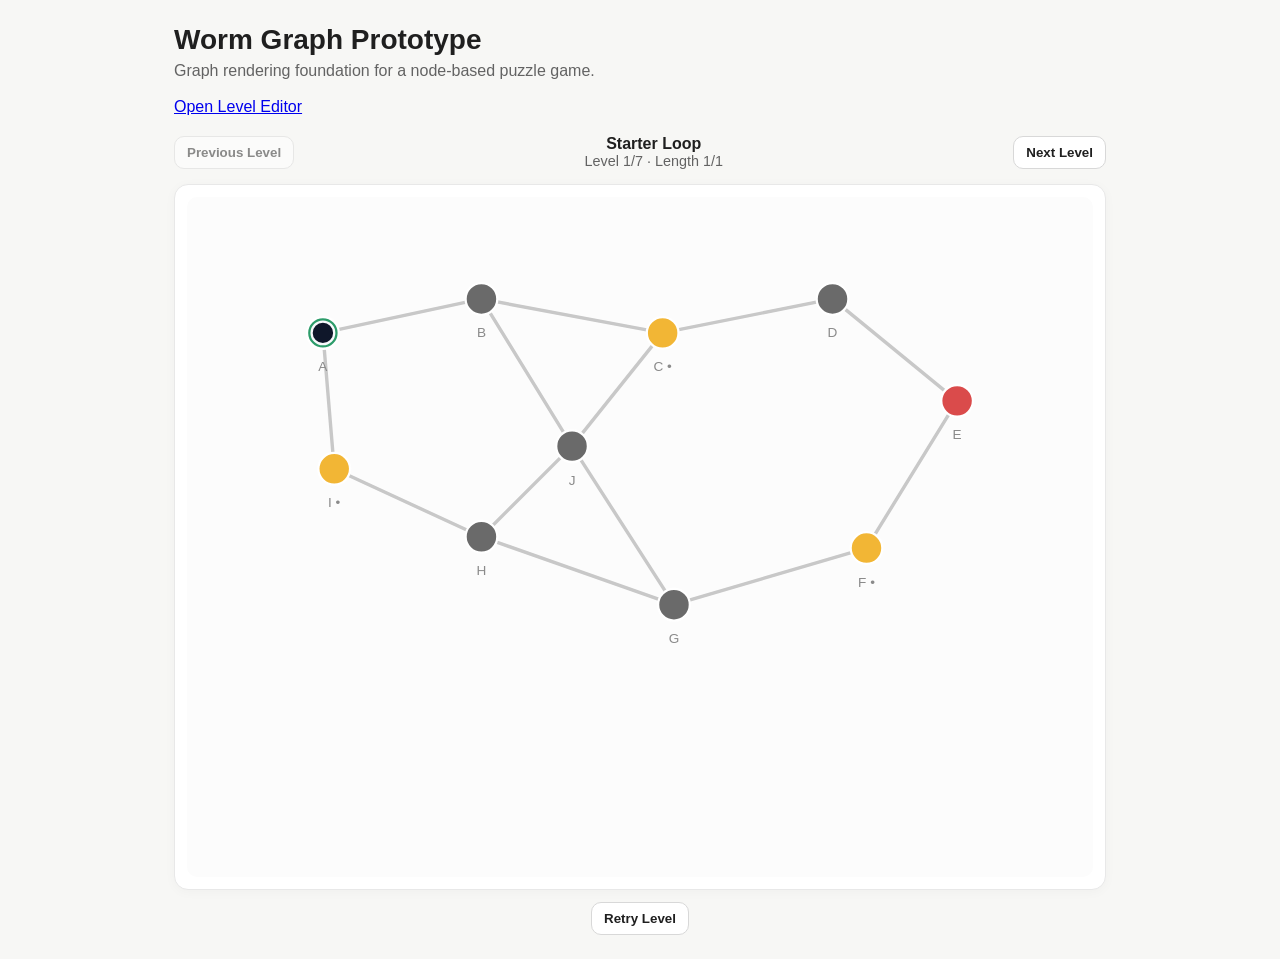
==== index.html @ 086e1425 "Worm game" ====
<!DOCTYPE html>
<html lang="en">
<head>
  <meta charset="UTF-8">
  <meta name="viewport" content="width=device-width, initial-scale=1.0">
  <title>Worm Graph Prototype</title>
  <link rel="stylesheet" href="styles.css">
</head>
<body>
  <main class="page">
    <header class="header">
      <h1>Worm Graph Prototype</h1>
      <p>Graph rendering foundation for a node-based puzzle game.</p>
      <p><a href="editor.html">Open Level Editor</a></p>
    </header>

    <section class="level-controls" aria-label="Level controls">
      <button id="prev-level" type="button">Previous Level</button>
      <div class="level-info">
        <strong id="level-name">Level</strong>
        <span id="level-meta"></span>
      </div>
      <button id="next-level" type="button">Next Level</button>
    </section>

    <section class="board-wrap">
      <svg id="graph" class="board" viewBox="0 0 800 600" role="img" aria-label="Puzzle graph"></svg>
    </section>

    <section class="bottom-controls" aria-label="Game controls">
      <button id="retry-level" type="button">Retry Level</button>
      <button id="win-next-level" type="button" hidden>Go to Next Level</button>
      <span id="win-message" hidden>Level complete!</span>
    </section>
  </main>

  <script src="levels/level-1.js"></script>
  <script src="levels/level-2.js"></script>
  <script src="levels/level-3.js"></script>
  <script src="levels/level-4.js"></script>
  <script src="levels/level-5.js"></script>
  <script src="levels/level-6.js"></script>
  <script src="levels/level-7.js"></script>

  <script src="app.js"></script>
</body>
</html>
---- styles.css ----
:root {
  --bg: #f7f7f5;
  --panel: #ffffff;
  --text: #1f1f1f;
  --muted: #636363;
  --edge: #c8c8c8;
  --node: #6a6a6a;
  --node-hover: #505050;
  --accent: #3a7afe;
  --start: #2d9c6a;
  --end: #da4b4b;
  --food: #f2b635;
  --worm: #334155;
  --worm-head: #0f172a;
}

* {
  box-sizing: border-box;
}

body {
  margin: 0;
  min-height: 100vh;
  background: var(--bg);
  color: var(--text);
  font-family: Inter, -apple-system, BlinkMacSystemFont, "Segoe UI", sans-serif;
}

.page {
  width: min(980px, 100%);
  margin: 0 auto;
  padding: 24px;
}

.header h1 {
  margin: 0 0 6px;
  font-size: 1.75rem;
  font-weight: 700;
}

.header p {
  margin: 0 0 18px;
  color: var(--muted);
}

.level-controls {
  display: flex;
  align-items: center;
  justify-content: space-between;
  gap: 12px;
  margin: 0 0 14px;
}

.level-controls button {
  border: 1px solid #d8d8d8;
  background: #ffffff;
  color: var(--text);
  border-radius: 10px;
  padding: 8px 12px;
  font-weight: 600;
  cursor: pointer;
}

.level-controls button:disabled {
  opacity: 0.5;
  cursor: not-allowed;
}

.level-info {
  display: flex;
  flex-direction: column;
  align-items: center;
  justify-content: center;
  line-height: 1.2;
}

#level-meta {
  color: var(--muted);
  font-size: 0.9rem;
}

.board-wrap {
  background: var(--panel);
  border: 1px solid #e8e8e8;
  border-radius: 14px;
  padding: 12px;
  box-shadow: 0 2px 12px rgba(0, 0, 0, 0.03);
}

.bottom-controls {
  margin-top: 12px;
  display: flex;
  align-items: center;
  justify-content: center;
  gap: 10px;
}

.bottom-controls button {
  border: 1px solid #d8d8d8;
  background: #ffffff;
  color: var(--text);
  border-radius: 10px;
  padding: 8px 12px;
  font-weight: 600;
  cursor: pointer;
}

#win-next-level {
  border-color: #bad8ff;
  background: #edf4ff;
}

#win-message {
  color: var(--muted);
  font-weight: 600;
}

.board {
  width: 100%;
  height: auto;
  display: block;
  border-radius: 10px;
  background: #fcfcfc;
}

.edge {
  stroke: var(--edge);
  stroke-width: 3;
  stroke-linecap: round;
}

.node {
  fill: var(--node);
  cursor: pointer;
  transition: fill 120ms ease;
  stroke: #ffffff;
  stroke-width: 2;
}

.node:hover {
  fill: var(--node-hover);
}

.node.is-selected {
  fill: var(--accent);
}

.node-start {
  fill: var(--start);
}

.node-end {
  fill: var(--end);
}

.node-food {
  fill: var(--food);
}

.node-label {
  font-size: 12px;
  fill: #8a8a8a;
  text-anchor: middle;
  pointer-events: none;
}

.worm-edge {
  stroke: var(--worm);
  stroke-width: 8;
  stroke-linecap: round;
  opacity: 0.95;
}

.worm-node {
  fill: var(--worm);
  stroke: #f8fafc;
  stroke-width: 2;
}

.worm-head {
  fill: var(--worm-head);
}

.worm-tail {
  opacity: 0.88;
}
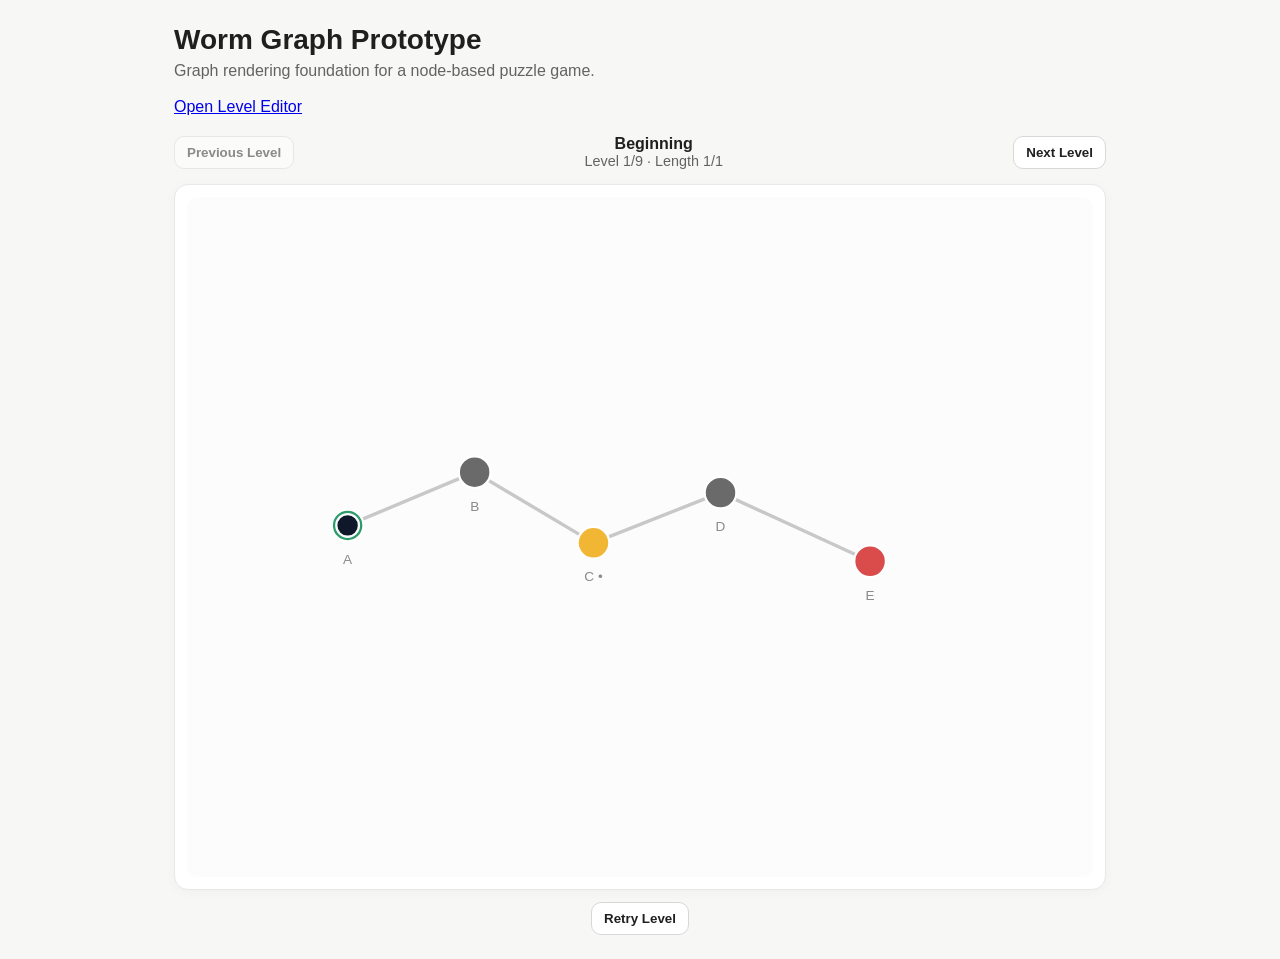
==== commit 347a53ab: "Add dockerfile" ====
--- a/index.html
+++ b/index.html
@@ -41,6 +41,8 @@
   <script src="levels/level-5.js"></script>
   <script src="levels/level-6.js"></script>
   <script src="levels/level-7.js"></script>
+  <script src="levels/level-8.js"></script>
+  <script src="levels/level-9.js"></script>
 
   <script src="app.js"></script>
 </body>
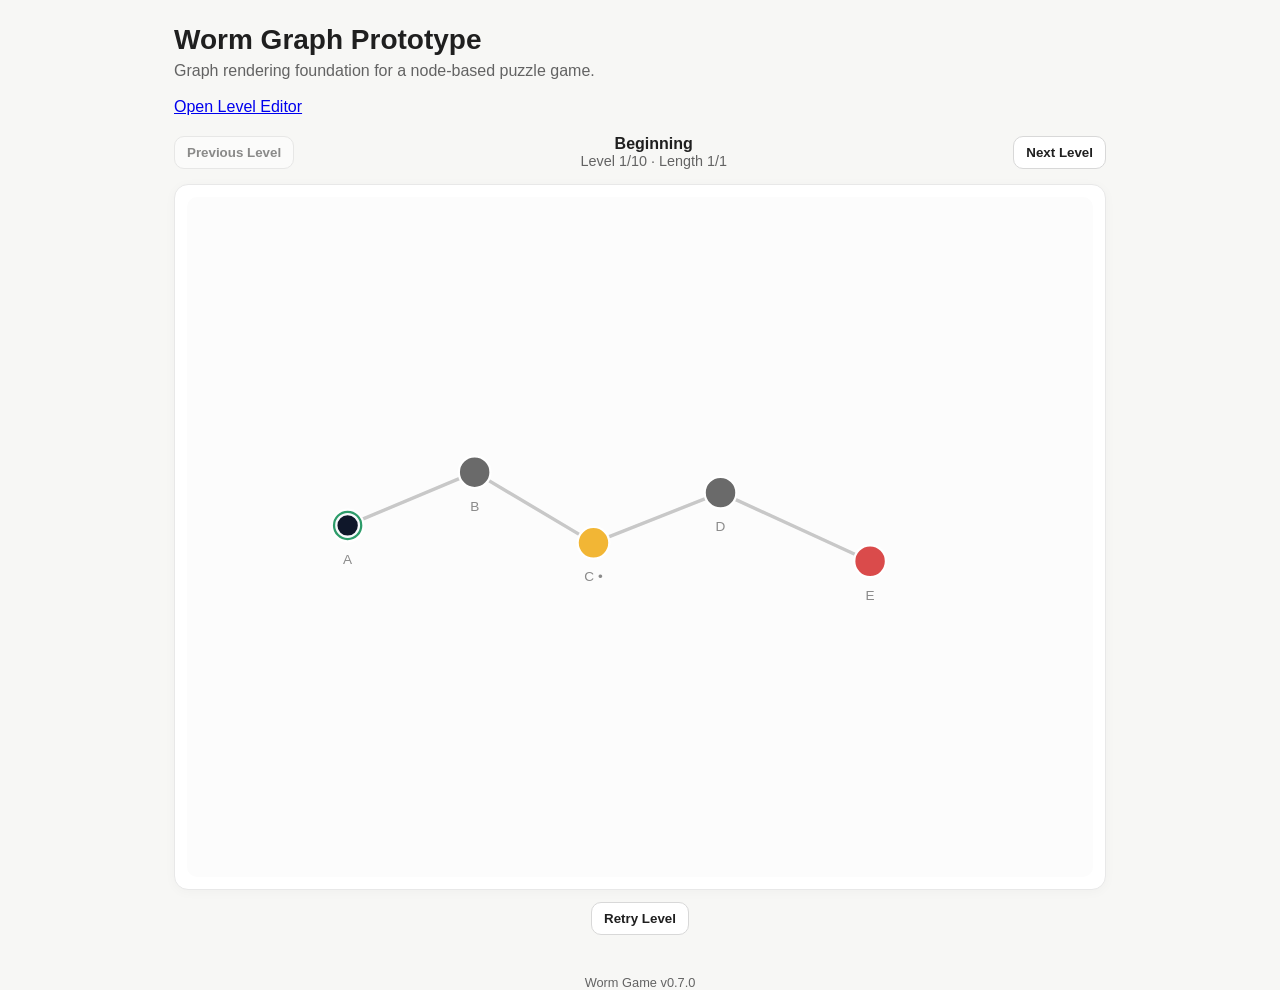
==== commit f73790ff: "Insert levels automatically" ====
--- a/index.html
+++ b/index.html
@@ -34,16 +34,9 @@
     </section>
   </main>
 
-  <script src="levels/level-1.js"></script>
-  <script src="levels/level-2.js"></script>
-  <script src="levels/level-3.js"></script>
-  <script src="levels/level-4.js"></script>
-  <script src="levels/level-5.js"></script>
-  <script src="levels/level-6.js"></script>
-  <script src="levels/level-7.js"></script>
-  <script src="levels/level-8.js"></script>
-  <script src="levels/level-9.js"></script>
-
+  <footer class="footer">Worm Game <span id="app-version"></span></footer>
+  <script src="version.js"></script>
+  <script src="levels/manifest.js"></script>
   <script src="app.js"></script>
 </body>
 </html>
--- a/styles.css
+++ b/styles.css
@@ -41,6 +41,13 @@
 .header p {
   margin: 0 0 18px;
   color: var(--muted);
+}
+
+.footer {
+  margin-top: 16px;
+  color: var(--muted);
+  font-size: 0.8rem;
+  text-align: center;
 }
 
 .level-controls {
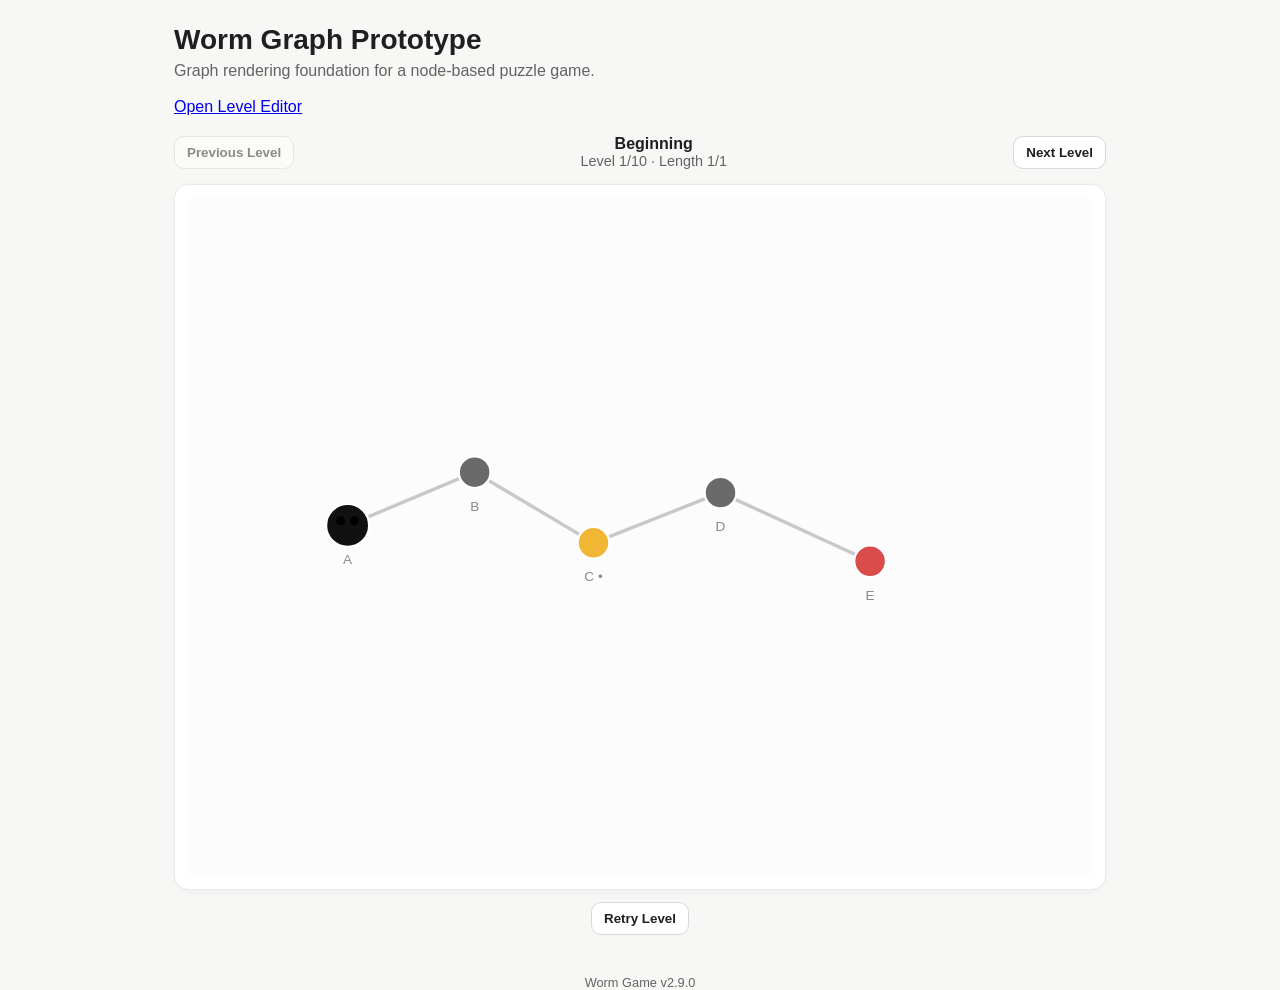
==== commit 84d4dd30: "Confetti animation on level completion" ====
--- a/index.html
+++ b/index.html
@@ -26,6 +26,7 @@
     <section class="board-wrap">
       <svg id="graph" class="board" viewBox="0 0 800 600" role="img" aria-label="Puzzle graph"></svg>
     </section>
+    <canvas id="confetti-canvas"></canvas>
 
     <section class="bottom-controls" aria-label="Game controls">
       <button id="retry-level" type="button">Retry Level</button>
--- a/styles.css
+++ b/styles.css
@@ -11,7 +11,7 @@
   --end: #da4b4b;
   --food: #f2b635;
   --worm: #334155;
-  --worm-head: #0f172a;
+  --worm-head: #111111;
 }
 
 * {
@@ -172,22 +172,31 @@
 }
 
 .worm-edge {
-  stroke: var(--worm);
-  stroke-width: 8;
+  stroke: var(--worm-head);
+  stroke-width: 38;
   stroke-linecap: round;
-  opacity: 0.95;
+  opacity: 1;
+  pointer-events: none;
 }
 
 .worm-node {
-  fill: var(--worm);
-  stroke: #f8fafc;
-  stroke-width: 2;
+  fill: var(--worm-head);
+  stroke: none;
+  pointer-events: none;
 }
 
 .worm-head {
   fill: var(--worm-head);
-}
-
-.worm-tail {
-  opacity: 0.88;
-}
+  stroke: #ffffff;
+  stroke-width: 2;
+}
+
+#confetti-canvas {
+  position: fixed;
+  top: 0;
+  left: 0;
+  width: 100vw;
+  height: 100vh;
+  pointer-events: none;
+  z-index: 1000;
+}
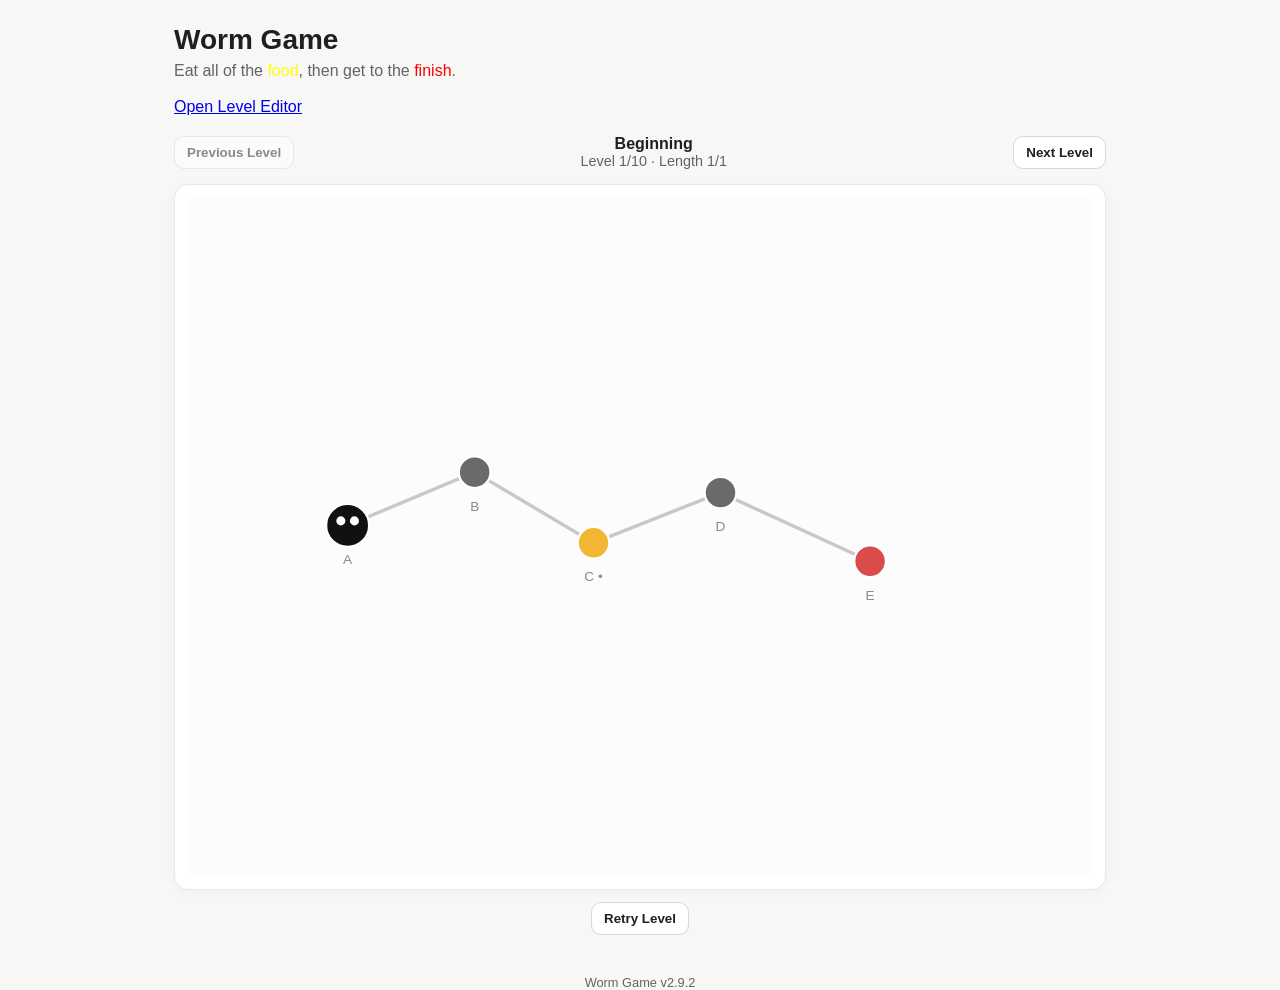
==== commit f3957be9: "Change title and header from 'Worm Graph Prototype' to 'Worm Game' Updated the title and header cont" ====
--- a/index.html
+++ b/index.html
@@ -3,14 +3,14 @@
 <head>
   <meta charset="UTF-8">
   <meta name="viewport" content="width=device-width, initial-scale=1.0">
-  <title>Worm Graph Prototype</title>
+  <title>Worm Game</title>
   <link rel="stylesheet" href="styles.css">
 </head>
 <body>
   <main class="page">
     <header class="header">
-      <h1>Worm Graph Prototype</h1>
-      <p>Graph rendering foundation for a node-based puzzle game.</p>
+      <h1>Worm Game</h1>
+      <p>Eat all of the <span style="color: yellow;">food</span>, then get to the <span style="color: red;">finish</span>.</p>
       <p><a href="editor.html">Open Level Editor</a></p>
     </header>
 
--- a/styles.css
+++ b/styles.css
@@ -191,6 +191,11 @@
   stroke-width: 2;
 }
 
+.worm-eye {
+  fill: #ffffff;
+  pointer-events: none;
+}
+
 #confetti-canvas {
   position: fixed;
   top: 0;
@@ -199,4 +204,9 @@
   height: 100vh;
   pointer-events: none;
   z-index: 1000;
-}
+  display: none;
+}
+
+#confetti-canvas.active {
+  display: block;
+}
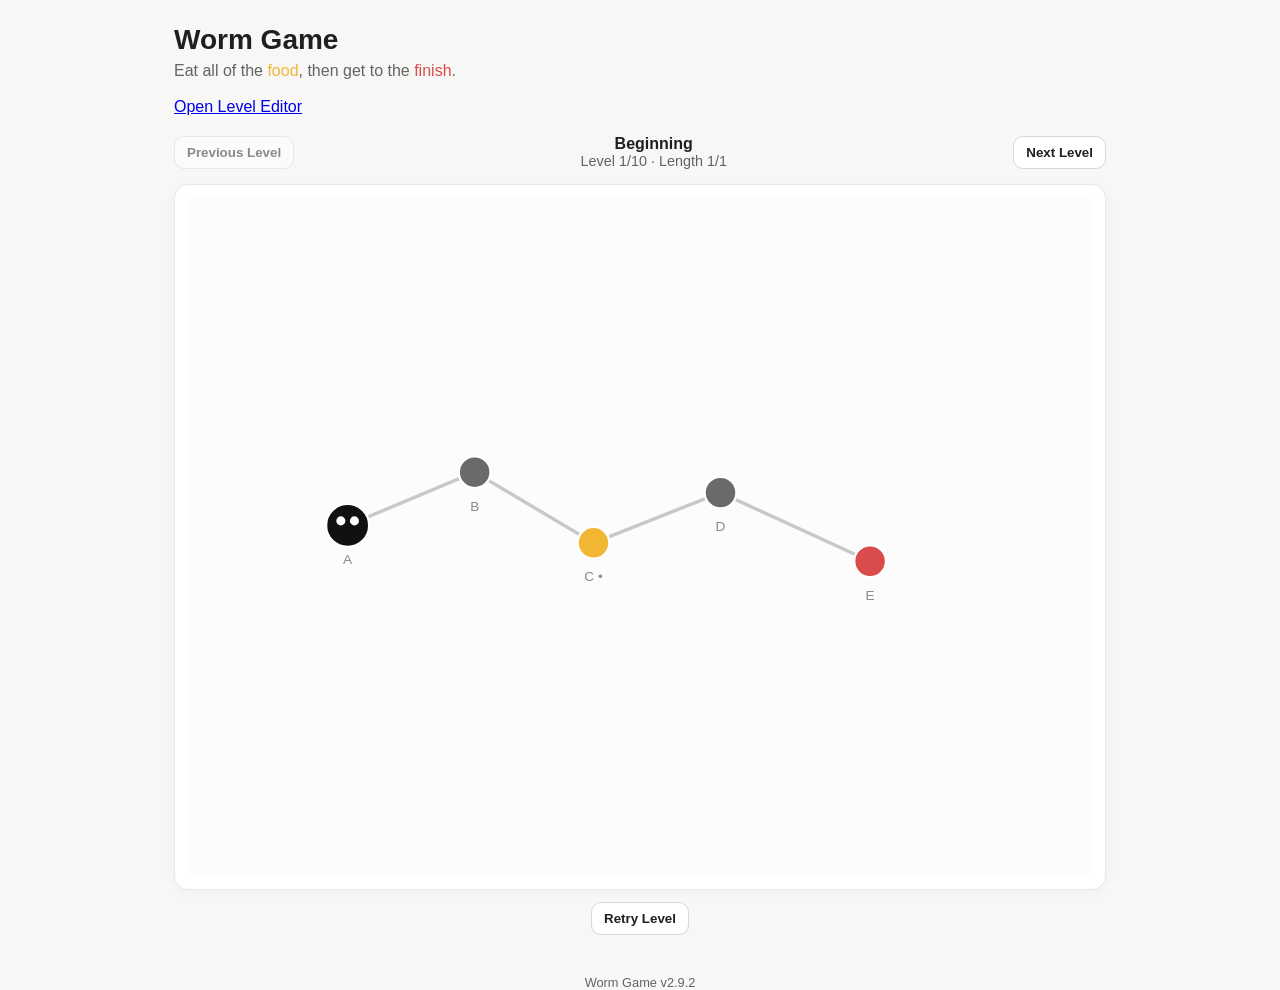
==== commit 1f7856b8: "Update food and finish colors in game instructions" ====
--- a/index.html
+++ b/index.html
@@ -10,7 +10,7 @@
   <main class="page">
     <header class="header">
       <h1>Worm Game</h1>
-      <p>Eat all of the <span style="color: yellow;">food</span>, then get to the <span style="color: red;">finish</span>.</p>
+      <p>Eat all of the <span style="color: #f2b635;">food</span>, then get to the <span style="color: #da4b4b;">finish</span>.</p>
       <p><a href="editor.html">Open Level Editor</a></p>
     </header>
 
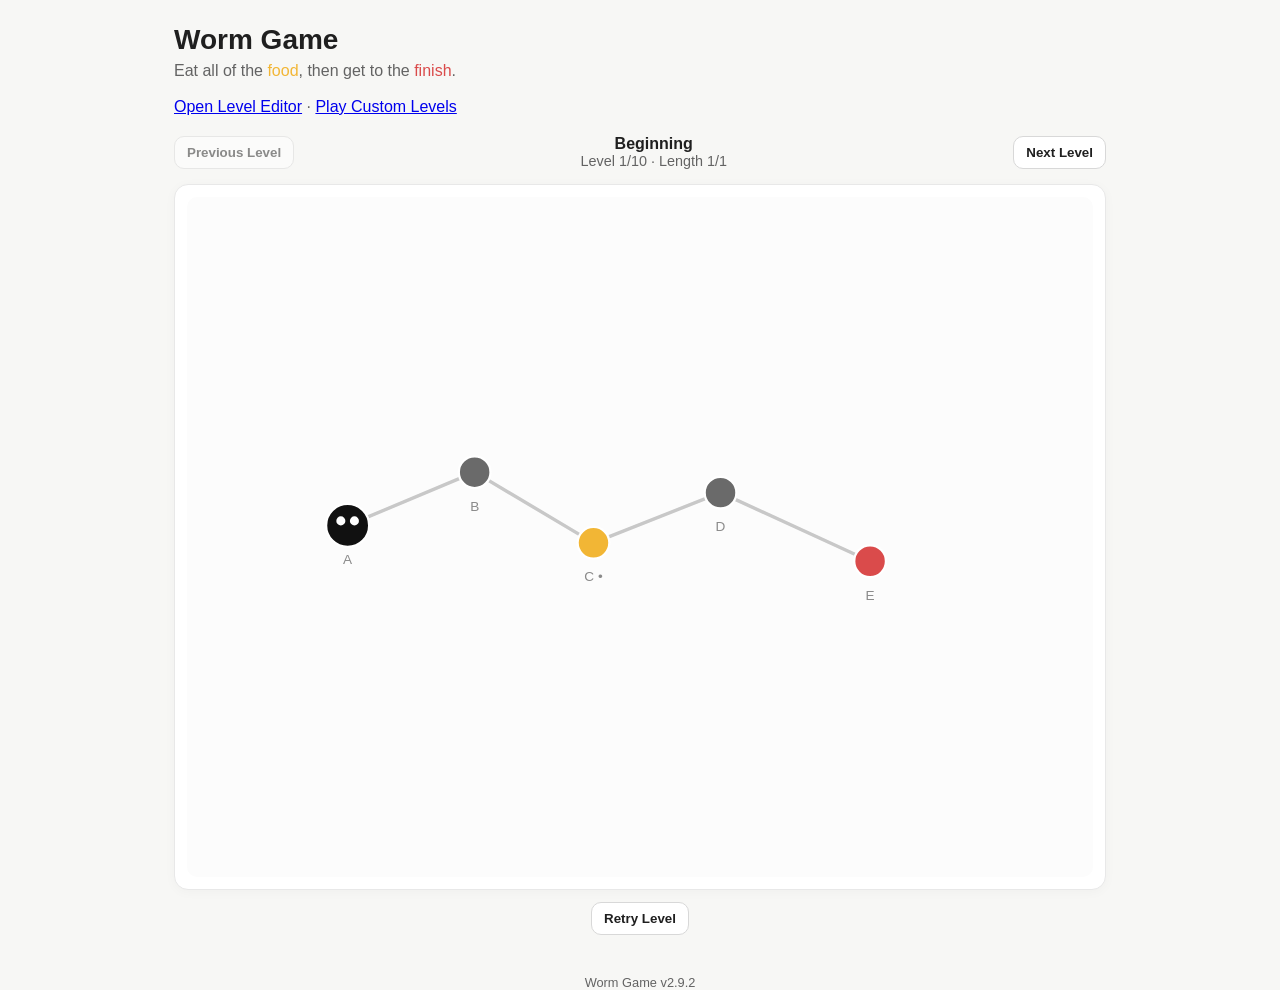
==== commit d4b11464: "Add custom level import/play page and editor JSON download - New custom.html/custom.js/custom.css: i" ====
--- a/index.html
+++ b/index.html
@@ -11,7 +11,7 @@
     <header class="header">
       <h1>Worm Game</h1>
       <p>Eat all of the <span style="color: #f2b635;">food</span>, then get to the <span style="color: #da4b4b;">finish</span>.</p>
-      <p><a href="editor.html">Open Level Editor</a></p>
+      <p><a href="editor.html">Open Level Editor</a> · <a href="custom.html">Play Custom Levels</a></p>
     </header>
 
     <section class="level-controls" aria-label="Level controls">
